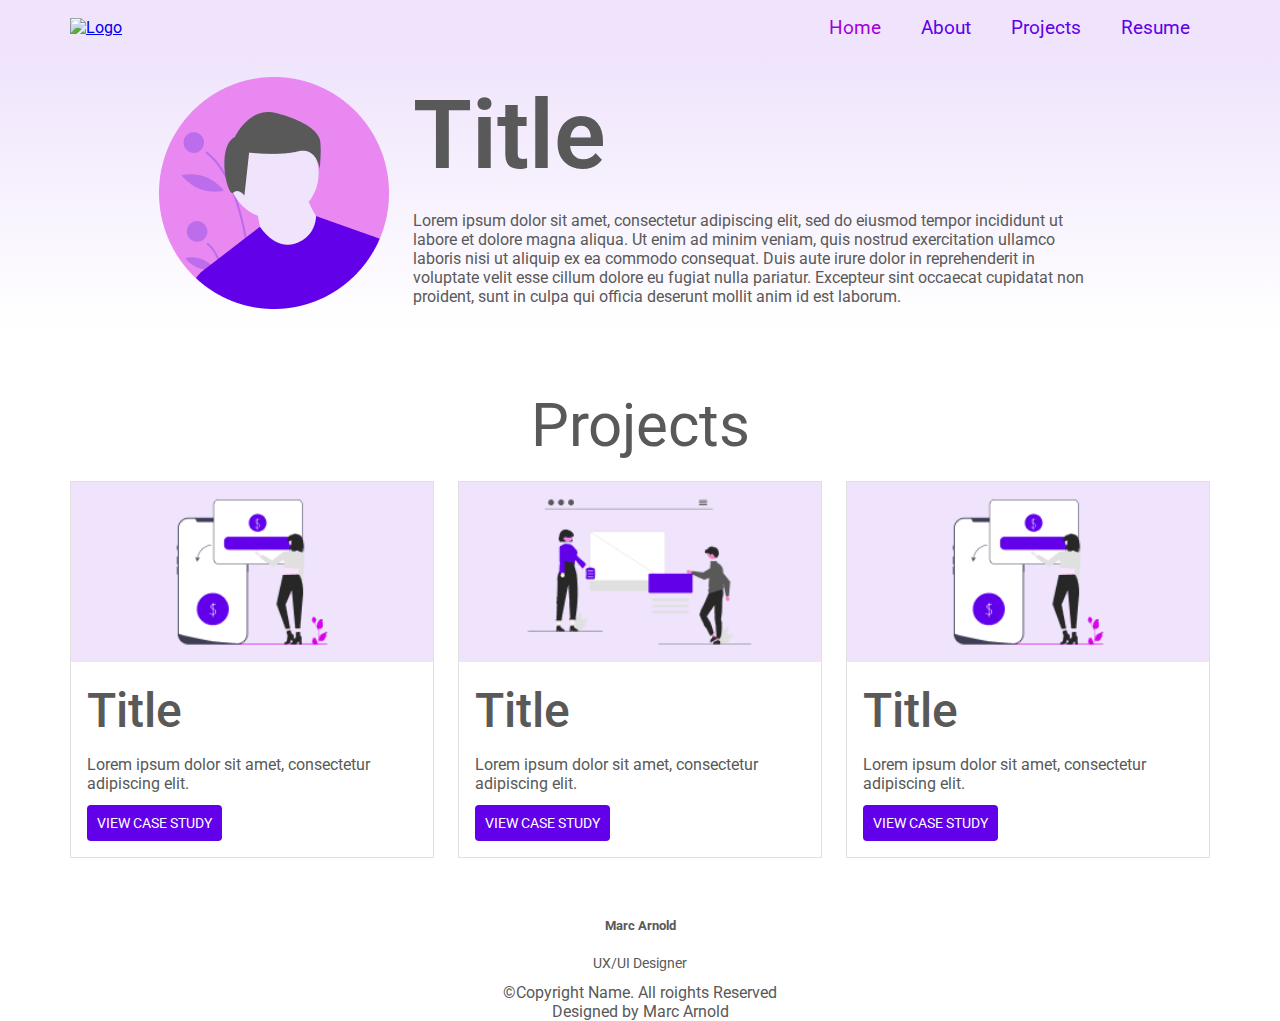
==== index.html @ 29ca7ba2 "project1 style change" ====
<!DOCTYPE html>
<html lang="en">
<head>
    <meta charset="UTF-8">
    <meta name="viewport" content="width=device-width, initial-scale=1.0">
    <link rel="stylesheet" href="./css/variables.css">
    <link rel="stylesheet" href="./css/style.css">
    <title>Home</title>
</head>
<body>
    <nav class="topNave">
        <div class="navContainer">
            <a href="./index.html" class="logo">
                <img src="./img/logo.png" alt="Logo">
            </a>
            <ul class="nav">
                <li><a href="./index.html" class="navItem selected">Home</a></li>
                <li><a href="#" class="navItem">About</a></li>
                <li><a href="#" class="navItem">Projects</a></li>
                <li><a href="#" class="navItem">Resume</a></li>
            </ul>
            <div class="mobleMenu">
                <i class="fa-solid fa-bars"></i>
            </div>
        </div>
    </nav>
    <section class="hero">
        <div class="heroContainer">
            <img src="./img\profile.png" alt="heroImage">
            <div class="heroContent">
                <h1 class="heroTitle">
                    Title
                </h1>
                <p class="heroText">
                    Lorem ipsum dolor sit amet, consectetur adipiscing elit, sed do eiusmod tempor incididunt ut labore et dolore magna aliqua. Ut enim ad minim veniam, quis nostrud exercitation ullamco laboris nisi ut aliquip ex ea commodo consequat. Duis aute irure dolor in reprehenderit in voluptate velit esse cillum dolore eu fugiat nulla pariatur. Excepteur sint occaecat cupidatat non proident, sunt in culpa qui officia deserunt mollit anim id est laborum.
                </p>
            </div>
        </div>
    </section>
    <section class="projects">
        <h2 class="sectionTitle">
            Projects
        </h2>
        <div class="projectsContainer">
            <div class="projectCard">
                <img src="./img\project1.png" alt="Project 1" class="cardImage">
                <div class="cardContent">
                    <h3 class="cardTitle">Title</h3>
                    <p class="cardText">
                        Lorem ipsum dolor sit amet, consectetur adipiscing elit.
                    </p>
                    <a href="#" class="btnPrimary">View Case Study</a>
                </div>
            </div>
            <div class="projectCard">
                <img src="./img\project 2.png" alt="Project 1" class="cardImage">
                <div class="cardContent">
                    <h3 class="cardTitle">Title</h3>
                    <p class="cardText">
                        Lorem ipsum dolor sit amet, consectetur adipiscing elit.
                    </p>
                    <a href="#" class="btnPrimary">View Case Study</a>
                </div>
            </div>
            <div class="projectCard">
                <img src="./img/project1.png" alt="Project 1" class="cardImage">
                <div class="cardContent">
                    <h3 class="cardTitle">Title</h3>
                    <p class="cardText">
                        Lorem ipsum dolor sit amet, consectetur adipiscing elit.
                    </p>
                    <a href="#" class="btnPrimary">View Case Study</a>
                </div>
            </div>
        </div>
    </section>
    <footer>
        <div class="footerConainer">
            <h5 class="footerTitle">
                Marc Arnold
            </h5>
            <p class="footerText">
                UX/UI Designer 
            </p>
            <p class="footerCopy">
                ©Copyright Name. All roights Reserved
                <br>
                Designed by Marc Arnold
            </p>
        </div>
    </footer>
</body>
</html>
---- css/variables.css ----
@import url('https://cdnjs.cloudflare.com/ajax/libs/font-awesome/6.4.2/css/all.min.css');
@import url('https://fonts.googleapis.com/css2?family=Roboto:ital,wght@0,100;0,300;0,400;0,500;0,700;0,900;1,100;1,300;1,400;1,500;1,700;1,900&display=swap');
:root{
    --Primary:#6100E9;
    --Primary-light:#995DF0;
    --Primary-extra-light:#EFE4FC;
    --Primary-dark:#0800D1;
    --Secondary:#D600E9;
    --Secondary-dark:#A200DB;
    --Secondary-light:#E988F1;
    --Secondary-extra-light:#FAE3FB;
    --Danger:#EE008D;
    --Danger-light:#F183BE;
    --Danger-extra-light:#FBE1EF;
    --Danger-dark:#B10068;
    --Warning:#EE5F14;
    --Warning-light:#FF8E1F;
    --Warning-extra-light:#FFF2E0;
    --Warning-dark:#E5410F;
    --Success:#90F138;
    --Success-light:#C6F894;
    --Success-extra-light:#F2FEE5;
    --Success-dark:#08B226;
    --Gray:#595959;
    --Gray-light:#767676;
    --Gray-extra-light:#E0E0E0;
    --Gray-dark:#272727;
    --White:#FFFFFF;
    --Primary-gradient:linear-gradient(180deg, #EFE4FC 0%, rgba(239, 228, 252, 0) 100%);
    --Primary-gradient-rev:linear-gradient(180deg, rgba(239, 228, 252, 0) #EFE4FC 0% 100%);
    --font-size-h1: 6rem;
    --font-size-h2: 3.75rem;
    --font-size-h3: 3rem;
    --font-size-h4: 2.125rem;
    --font-size-h5: 1.5rem;
    --font-size-h6: 1.25rem;
    --font-size-body-small: 0.875rem;
    --font-size-button: 0.875rem;
    --font-size-navigation: 1.2rem;
    --container-width: 1400px;
}
@media all and (max-width: 1400px) {
    :root{
        --container-width:1140px;
    }
}
@media all and (max-width: 1200px) {
    :root{
        --container-width: 960px;
    }
}
@media all and (max-width: 992px) {
    :root{
        --container-width: 720px;
    }
}
@media all and (max-width: 768px) {
    :root{
        --container-width: 540px
    }
}
@media all and (max-width: 576px) {
    :root{
        --container-width: calc(10%-40px)
    }
}
---- css/style.css ----
body{
    margin: 0;
    font-family: "Roboto", sans-serif;
    color: var(--Gray);
}
.topNave{
    background-color: var(--Primary-extra-light);
}
.navContainer{
    display: flex;
    justify-content: space-between;
    align-items: center;
    width: var(--container-width);
    margin: auto;
}
ul.nav{
    list-style-type: none;
    padding: 0;
    display: flex;
}
.navItem{
    padding: 16px 20px;
    text-decoration: none;
    font-size: var(--font-size-navigation);
    color: var(--Primary);
}
.navItem:hover{
    color: var(--Primary-dark);
    background-color: var(--Secondary-light);
}
.navItem.selected{
    color: var(--Secondary-dark);
}
.mobleMenu{
    display: none;
}
section.hero{
    background: var(--Primary-gradient);
}
.heroContainer{
    margin: auto;
    width: var(--container-width);
    display: flex;
    align-items: center;
    justify-content: center;
}
.heroImage{
    width: 300px;
    padding: 40px;
}
.heroContent{
    width: 647px;
    padding:24px;
}
.heroTitle{
    font-size: var(--font-size-h1);
    font-style: normal;
    font-weight: 600;
    margin-bottom: 20px;
    margin-top: 0;
}
.heroText{
    margin: 0;
}
.projects{
    width: var(--container-width);
    margin: auto;
    margin-top: 60px;
}
.sectionTitle{
    font-size: var(--font-size-h2);
    font-style: normal;
    font-weight: 400;
    margin-bottom: 20px;
    margin-top: 0;
}
.projects .sectionTitle{
    text-align: center;
}
.projectsContainer{
    display: flex;
    gap: 24px;
    align-items: stretch;
}
.projectCard{
    width: 100%;
    border: 1px solid var(--Gray-extra-light);
    background: var(--White);
}
.cardImage{
    width: 100%
}
.cardContent{
    padding: 16px;
}
.cardTitle{
    font-size: var(--font-size-h3);
    font-style: normal;
    font-weight: 500;
    margin-bottom: 0.75rem;
    margin-top: 0;
}
.cardText{
    margin-bottom: 0.75rem;
}
.btnPrimary{
    border-radius: 0.25rem;
    background: var(--Primary);
    padding: 0.625rem;
    color: var(--White);
    font-size: var(--font-size-button);
    font-weight: normal;
    line-height: normal;
    text-transform: uppercase;
    text-decoration: none;
    display: inline-block;
}
footer{
    background: var(--Primary-gradient-rev);
    margin-top: 60px;
    text-align: center;
}
.footerContainer{
    width: var(--container-width);
    margin: auto;
    text-align: center;
}
.footerTile{
    font-size: var(--font-size-h5);
    font-style: normal;
    font-weight: 400;
    margin-bottom: 0.75rem;
    margin-top: 0;
    text-align: center;
}
.footerText{
    font-size: var(--font-size-body-small);
    font-style: normal;
    font-weight: 400;
    margin-bottom: 0.75rem;
    margin-top: 0;
    text-align: center;
}
.footerCopy{
    font-size: var(font-size-body-small);
    font-style: normal;
    font-weight: 400;
    margin-bottom: 0;
    margin-top: 0.75rem;
    text-align: center;
}
@media all and (max-width:1400px) {
    .heroImage {
        width:20%;
    }
    .heroContent {
        width: 60%
    }
}
@media all and (max-width: 1200px) {
    .heroImage {
        padding: 20px;
    }
}
@media all and (max-width: 992px) {
    .heroImage {
        width: 20%;
    }
    .heroContent {
        width: 80%;
    }
    .projectsContainer {
        flex-wrap: wrap;
    }
    .projectCard {
        width: 48%;
    }
}
@media all and (max-width: 768px) {
    .heroContainer {
        flex-direction: column;
    }
    .heroTitle {
        text-align: center;
    }
    .heroImage {
        width: 40%;
    }
    .heroContent {
        width: 100%;
    }
    .projectCard {
        width: 100%;
    }
}
@media all and (max-width: 576px) {
    .mobleMenu {
        display: block;
    }
    ul.nav {
        display: none;
    }
    .topNave {
        padding: 20px 0;
    }
}
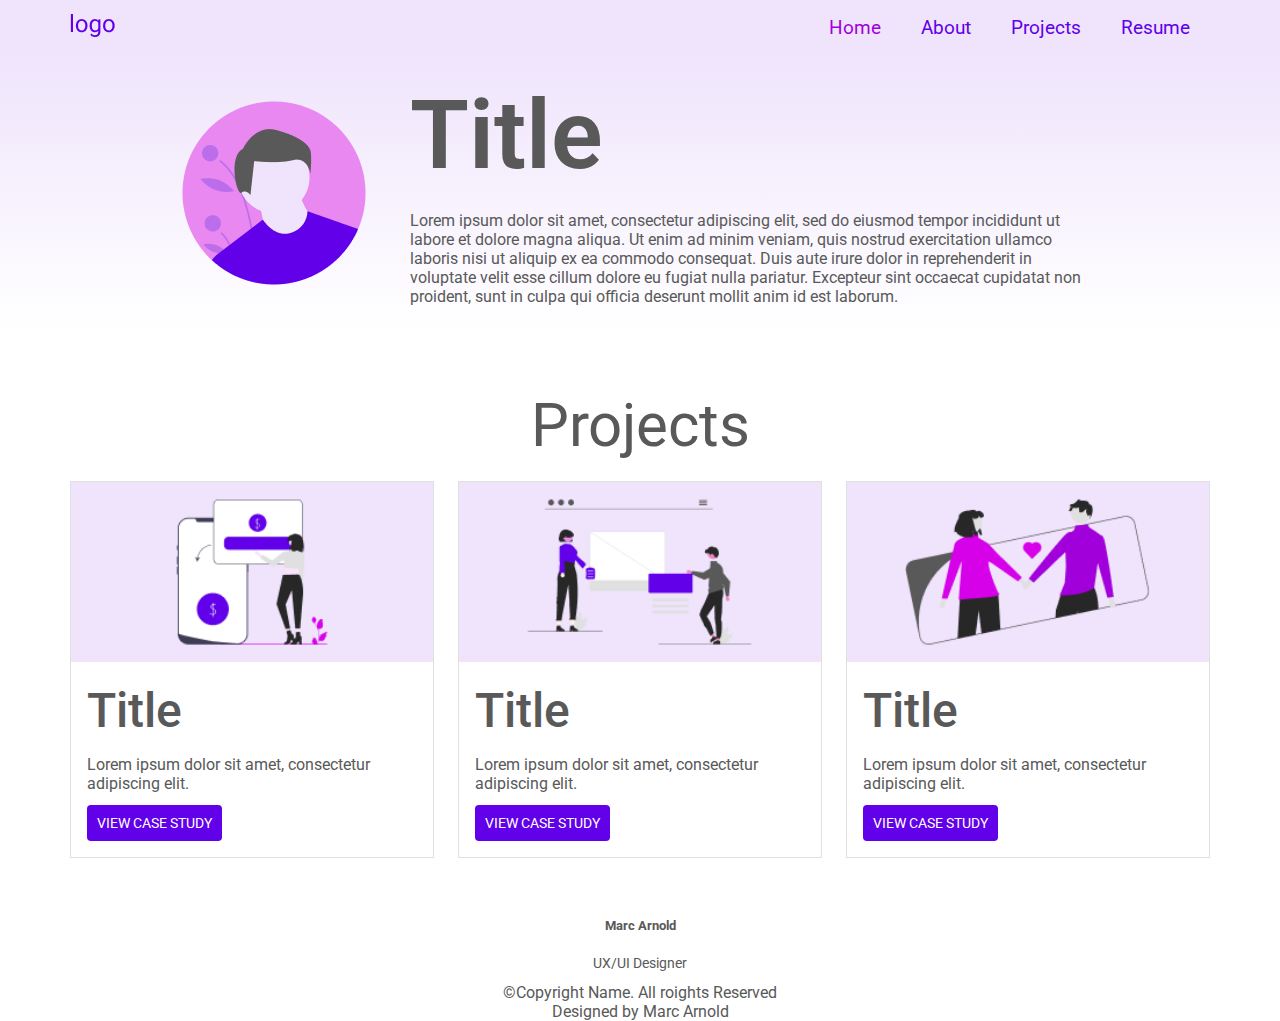
==== commit c0ec59b6: "project1 style change" ====
--- a/index.html
+++ b/index.html
@@ -26,7 +26,7 @@
     </nav>
     <section class="hero">
         <div class="heroContainer">
-            <img src="./img\profile.png" alt="heroImage">
+            <img src="./img/profile.png" alt="heroImage">
             <div class="heroContent">
                 <h1 class="heroTitle">
                     Title
@@ -43,7 +43,7 @@
         </h2>
         <div class="projectsContainer">
             <div class="projectCard">
-                <img src="./img\project1.png" alt="Project 1" class="cardImage">
+                <img src="./img/project1.png" alt="Project 1" class="cardImage">
                 <div class="cardContent">
                     <h3 class="cardTitle">Title</h3>
                     <p class="cardText">
@@ -53,7 +53,7 @@
                 </div>
             </div>
             <div class="projectCard">
-                <img src="./img\project 2.png" alt="Project 1" class="cardImage">
+                <img src="./img/project2.png" alt="Project 1" class="cardImage">
                 <div class="cardContent">
                     <h3 class="cardTitle">Title</h3>
                     <p class="cardText">
@@ -63,7 +63,7 @@
                 </div>
             </div>
             <div class="projectCard">
-                <img src="./img/project1.png" alt="Project 1" class="cardImage">
+                <img src="./img/project3.png" alt="Project 1" class="cardImage">
                 <div class="cardContent">
                     <h3 class="cardTitle">Title</h3>
                     <p class="cardText">
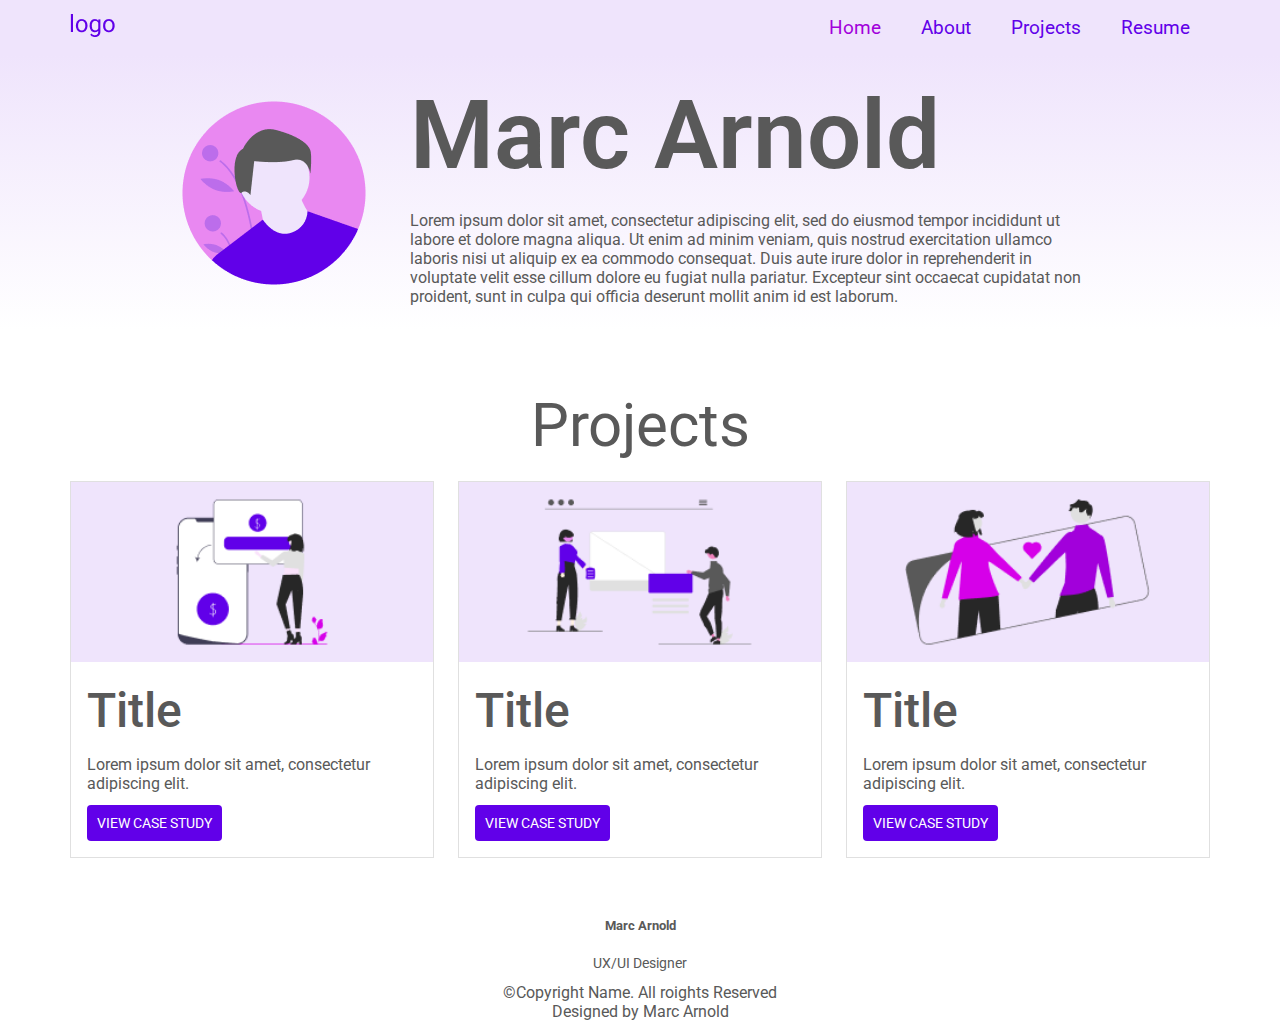
==== commit 21f8fdb3: "project1 style change" ====
--- a/index.html
+++ b/index.html
@@ -20,7 +20,13 @@
                 <li><a href="#" class="navItem">Resume</a></li>
             </ul>
             <div class="mobleMenu">
-                <i class="fa-solid fa-bars"></i>
+                <i class="fa-solid fa-bars" id="navIcon"></i>
+                <div class="mobileNav">
+                    <a href="./index.html" class="mNavItem selected">Home</a>
+                    <a href="#" class="mNavItem">About</a>
+                    <a href="#" class="mNavItem">Projects</a>
+                    <a href="#" class="mNavItem">Resume</a>
+                </div>
             </div>
         </div>
     </nav>
@@ -29,7 +35,7 @@
             <img src="./img/profile.png" alt="heroImage">
             <div class="heroContent">
                 <h1 class="heroTitle">
-                    Title
+                    Marc Arnold
                 </h1>
                 <p class="heroText">
                     Lorem ipsum dolor sit amet, consectetur adipiscing elit, sed do eiusmod tempor incididunt ut labore et dolore magna aliqua. Ut enim ad minim veniam, quis nostrud exercitation ullamco laboris nisi ut aliquip ex ea commodo consequat. Duis aute irure dolor in reprehenderit in voluptate velit esse cillum dolore eu fugiat nulla pariatur. Excepteur sint occaecat cupidatat non proident, sunt in culpa qui officia deserunt mollit anim id est laborum.
@@ -89,5 +95,7 @@
             </p>
         </div>
     </footer>
+    <script src="https://code.jquery.com/jquery-3.7.1.js" integrity="sha256-eKhayi8LEQwp4NKxN+CfCh+3qOVUtJn3QNZ0TciWLP4=" crossorigin="anonymous"></script>
+    <script src="./js/nav.js"></script>
 </body>
 </html>--- a/css/style.css
+++ b/css/style.css
@@ -32,6 +32,26 @@
     color: var(--Secondary-dark);
 }
 .mobleMenu{
+    display: none;
+    position: relative;
+}
+.mNavItem{
+    display: block;
+    padding: 20px 30px;
+    text-decoration: none;
+    border-bottom: 1px solid var(--Primary-extra-light);
+    color: var(--Primary);  
+}
+.mNavItem.selected{
+    font-weight: bold;
+    color: var(--Secondary-dark);
+}
+.mobileNav{
+    position: absolute;
+    right: -20px;
+    top: 30px;
+    background-color: white;
+    width: 100vw;
     display: none;
 }
 section.hero{
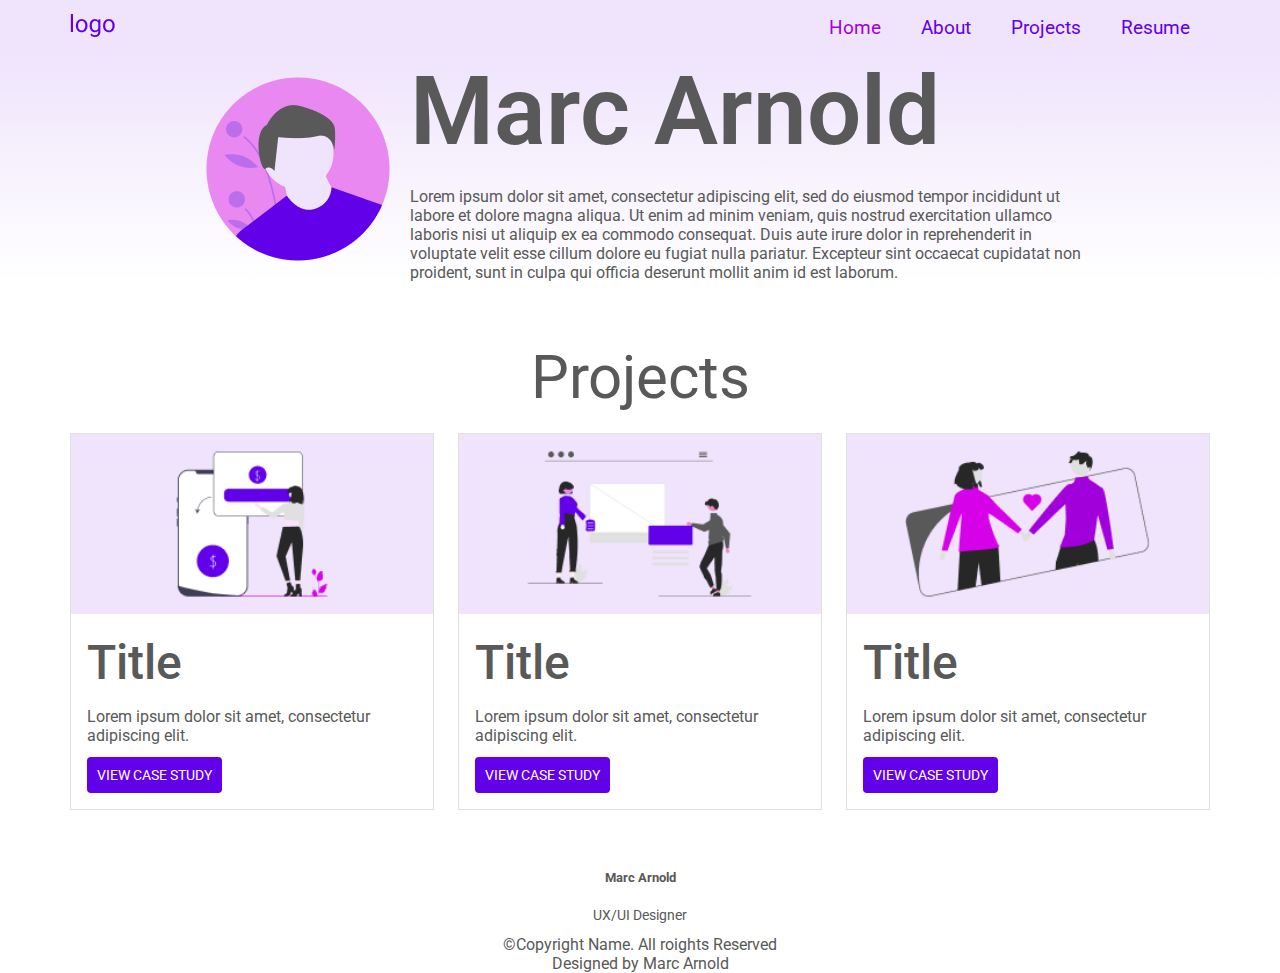
==== commit 0bb71f9e: "added dropdown mobile menu" ====
--- a/index.html
+++ b/index.html
@@ -15,7 +15,7 @@
             </a>
             <ul class="nav">
                 <li><a href="./index.html" class="navItem selected">Home</a></li>
-                <li><a href="#" class="navItem">About</a></li>
+                <li><a href="./about.html" class="navItem">About</a></li>
                 <li><a href="#" class="navItem">Projects</a></li>
                 <li><a href="#" class="navItem">Resume</a></li>
             </ul>
--- a/css/variables.css
+++ b/css/variables.css
@@ -61,6 +61,6 @@
 }
 @media all and (max-width: 576px) {
     :root{
-        --container-width: calc(10%-40px)
+        --container-width: calc(100% - 40px)
     }
 }--- a/css/style.css
+++ b/css/style.css
@@ -70,7 +70,6 @@
 }
 .heroContent{
     width: 647px;
-    padding:24px;
 }
 .heroTitle{
     font-size: var(--font-size-h1);
